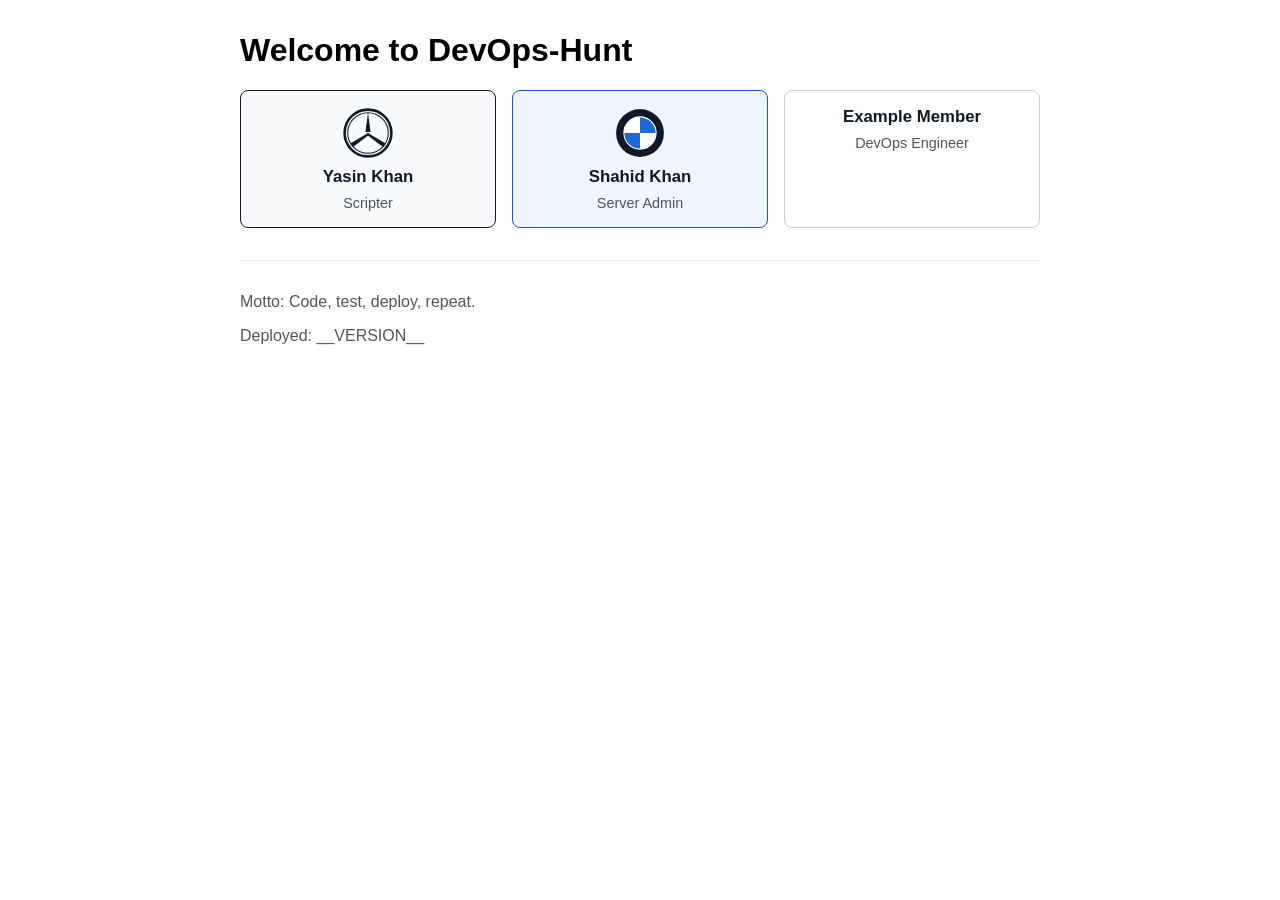
==== site/index.html @ c35f4b22 "Update footer motto (Yasin)" ====
<!DOCTYPE html>
<html lang="en">
<head>
  <meta charset="UTF-8">
  <title>DevOps-Hunt Team</title>
  <link rel="stylesheet" href="style.css">
</head>
<body>
  <h1>Welcome to DevOps-Hunt</h1>
  <div class="cards">
    <!-- Yasin Card: Mercedes Logo above Yasin Khan -->
    <div class="card card-yasin">
      <svg class="car-logo" viewBox="0 0 100 100" aria-label="Mercedes Logo">
        <circle cx="50" cy="50" r="45" fill="none" stroke="#111827" stroke-width="5"/>
        <circle cx="50" cy="50" r="39" fill="none" stroke="#111827" stroke-width="2"/>
        <polygon points="50,11 45,48 55,48" fill="#111827"/>
        <polygon points="50,50 16,70 21,77 53,53" fill="#111827"/>
        <polygon points="50,50 84,70 79,77 47,53" fill="#111827"/>
      </svg>
      <a class="member-name" href="members/yasin.html">Yasin Khan</a>
      <span class="member-role">Scripter</span>
    </div>

    <!-- Shahid Card: BMW Logo above Shahid Khan -->
    <div class="card card-shahid">
      <svg class="car-logo" viewBox="0 0 100 100" aria-label="BMW Logo">
        <circle cx="50" cy="50" r="46" fill="#111827"/>
        <circle cx="50" cy="50" r="31" fill="#ffffff"/>
        <path d="M50,19 A31,31 0 0,1 81,50 L50,50 Z" fill="#1c69d4"/>
        <path d="M50,81 A31,31 0 0,1 19,50 L50,50 Z" fill="#1c69d4"/>
        <circle cx="50" cy="50" r="31" fill="none" stroke="#ffffff" stroke-width="2"/>
      </svg>
      <a class="member-name" href="members/shahid.html">Shahid Khan</a>
      <span class="member-role">Server Admin</span>
    </div>

    <div class="card">
      <a class="member-name" href="members/example.html">Example Member</a>
      <span class="member-role">DevOps Engineer</span>
    </div>
  </div>
  <footer>
    <p>Motto: Code, test, deploy, repeat.</p>
    <p>Deployed: __VERSION__</p>
  </footer>
</body>
</html>
---- site/style.css ----
body {
  font-family: sans-serif;
  max-width: 800px;
  margin: 2rem auto;
  padding: 0 1rem;
}

.cards {
  display: grid;
  grid-template-columns: repeat(auto-fit, minmax(200px, 1fr));
  gap: 1rem;
}

.card {
  border: 1px solid #ccc;
  padding: 1rem;
  border-radius: 8px;
  text-align: center;
  display: flex;
  flex-direction: column;
  align-items: center;
  gap: 0.5rem;
}

.card-yasin {
  border-color: #111827;
  background-color: #f9fafb;
}

.card-shahid {
  border-color: #1d4ed8;
  background-color: #eff6ff;
}

.car-logo {
  width: 52px;
  height: 52px;
  display: block;
}

.member-name {
  font-weight: bold;
  font-size: 1.05rem;
  text-decoration: none;
  color: #111827;
}

.member-role {
  font-size: 0.9rem;
  color: #4b5563;
}

footer {
  margin-top: 2rem;
  border-top: 1px solid #eee;
  padding-top: 1rem;
  color: #555;
}
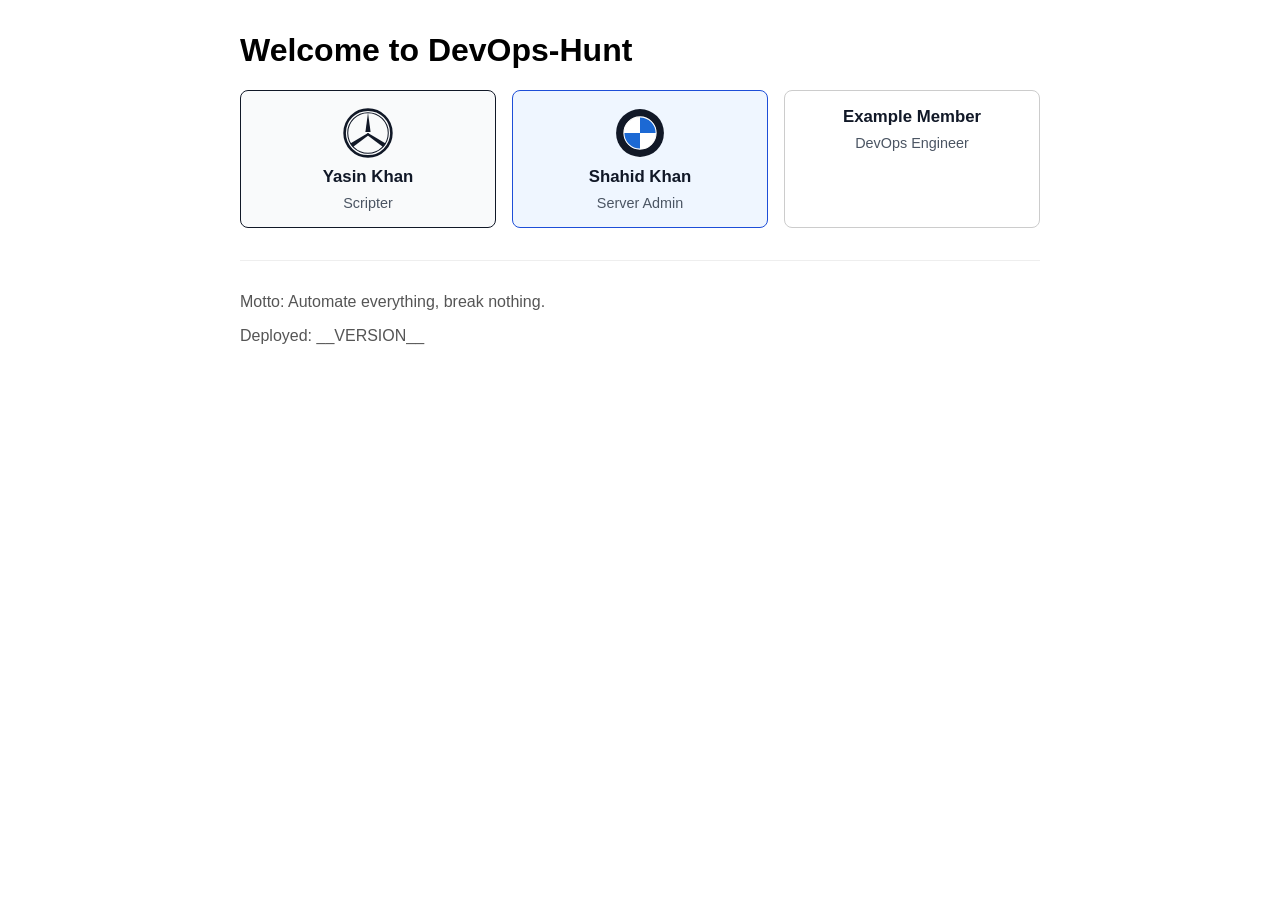
==== commit ec1e9c7b: "Merge pull request #4 from muhammadahmadd224/feat/motto-kashif Update footer motto (Kashif)" ====
--- a/site/index.html
+++ b/site/index.html
@@ -40,7 +40,7 @@
     </div>
   </div>
   <footer>
-    <p>Motto: Code, test, deploy, repeat.</p>
+    <p>Motto: Automate everything, break nothing.</p>
     <p>Deployed: __VERSION__</p>
   </footer>
 </body>
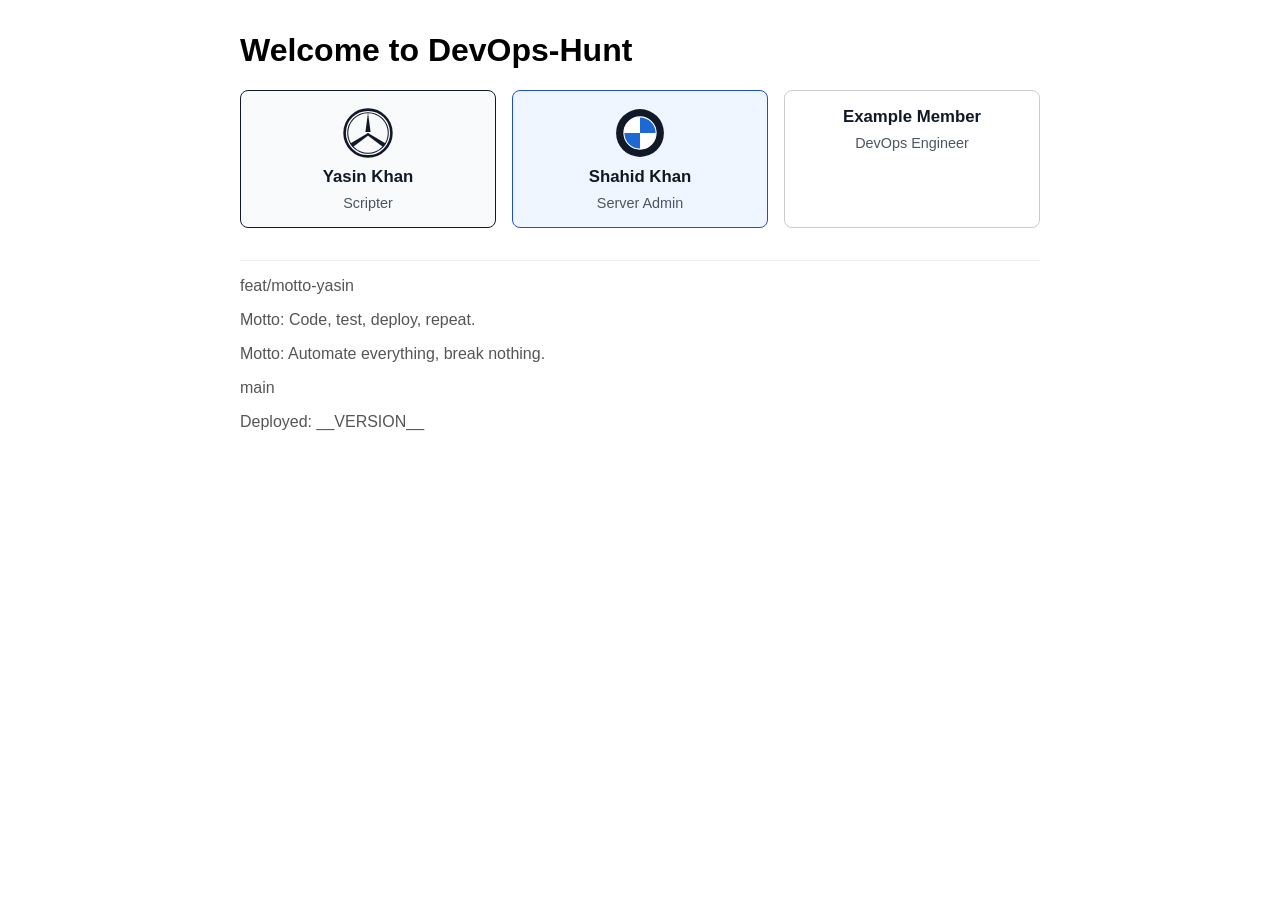
==== commit 9ad80ec9: "Merge branch 'main' into feat/motto-yasin" ====
--- a/site/index.html
+++ b/site/index.html
@@ -40,7 +40,11 @@
     </div>
   </div>
   <footer>
+      feat/motto-yasin
+    <p>Motto: Code, test, deploy, repeat.</p>
+
     <p>Motto: Automate everything, break nothing.</p>
+       main
     <p>Deployed: __VERSION__</p>
   </footer>
 </body>
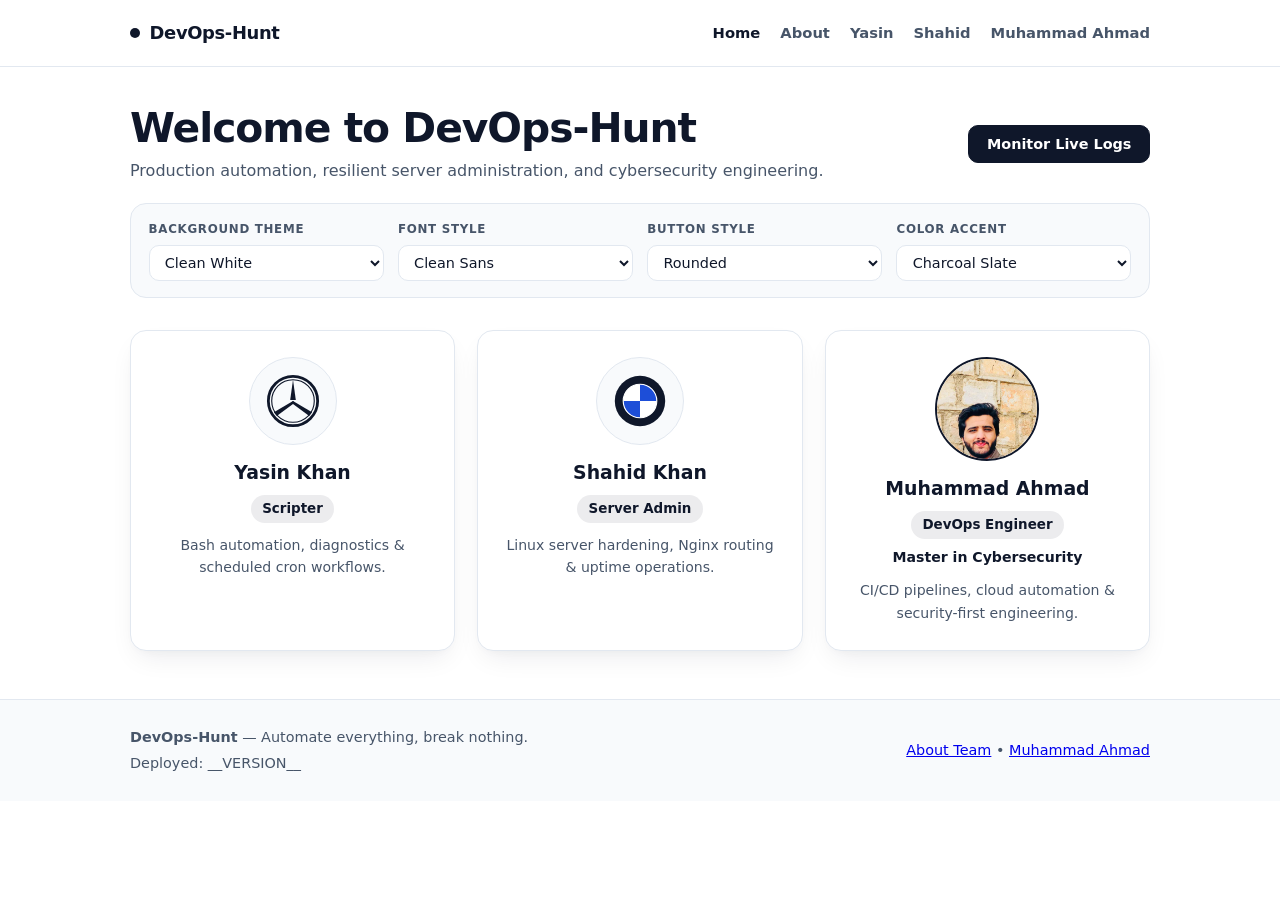
==== commit ddec7aa4: "Polished DevOps-Hunt site, About page, live logs & Muhammad Ahmad card" ====
--- a/site/index.html
+++ b/site/index.html
@@ -2,50 +2,148 @@
 <html lang="en">
 <head>
   <meta charset="UTF-8">
-  <title>DevOps-Hunt Team</title>
+  <meta name="viewport" content="width=device-width, initial-scale=1.0">
+  <title>DevOps-Hunt | Engineering &amp; Security Showcase</title>
   <link rel="stylesheet" href="style.css">
 </head>
-<body>
-  <h1>Welcome to DevOps-Hunt</h1>
-  <div class="cards">
-    <!-- Yasin Card: Mercedes Logo above Yasin Khan -->
-    <div class="card card-yasin">
-      <svg class="car-logo" viewBox="0 0 100 100" aria-label="Mercedes Logo">
-        <circle cx="50" cy="50" r="45" fill="none" stroke="#111827" stroke-width="5"/>
-        <circle cx="50" cy="50" r="39" fill="none" stroke="#111827" stroke-width="2"/>
-        <polygon points="50,11 45,48 55,48" fill="#111827"/>
-        <polygon points="50,50 16,70 21,77 53,53" fill="#111827"/>
-        <polygon points="50,50 84,70 79,77 47,53" fill="#111827"/>
-      </svg>
-      <a class="member-name" href="members/yasin.html">Yasin Khan</a>
-      <span class="member-role">Scripter</span>
+<body data-theme="clean-white" data-font="sans" data-btn="rounded" data-accent="slate">
+  <header class="site-header">
+    <div class="container nav-inner">
+      <a class="brand" href="index.html">
+        <span class="brand-mark" aria-hidden="true"></span>
+        <span>DevOps-Hunt</span>
+      </a>
+      <nav class="nav-links" aria-label="Main Navigation">
+        <a class="active" href="index.html">Home</a>
+        <a href="about.html">About</a>
+        <a href="members/yasin.html">Yasin</a>
+        <a href="members/shahid.html">Shahid</a>
+        <a href="members/ahmad.html">Muhammad Ahmad</a>
+      </nav>
     </div>
+  </header>
 
-    <!-- Shahid Card: BMW Logo above Shahid Khan -->
-    <div class="card card-shahid">
-      <svg class="car-logo" viewBox="0 0 100 100" aria-label="BMW Logo">
-        <circle cx="50" cy="50" r="46" fill="#111827"/>
-        <circle cx="50" cy="50" r="31" fill="#ffffff"/>
-        <path d="M50,19 A31,31 0 0,1 81,50 L50,50 Z" fill="#1c69d4"/>
-        <path d="M50,81 A31,31 0 0,1 19,50 L50,50 Z" fill="#1c69d4"/>
-        <circle cx="50" cy="50" r="31" fill="none" stroke="#ffffff" stroke-width="2"/>
-      </svg>
-      <a class="member-name" href="members/shahid.html">Shahid Khan</a>
-      <span class="member-role">Server Admin</span>
+  <main class="container">
+    <section class="hero">
+      <div>
+        <h1>Welcome to DevOps-Hunt</h1>
+        <p>Production automation, resilient server administration, and cybersecurity engineering.</p>
+      </div>
+      <button type="button" class="btn" id="monitorLogsBtn">Monitor Live Logs</button>
+    </section>
+
+    <section class="customizer" aria-label="Website Appearance Controls">
+      <div class="ctrl-field">
+        <label for="themeSelect">Background Theme</label>
+        <select id="themeSelect" class="ctrl-select">
+          <option value="clean-white">Clean White</option>
+          <option value="soft-slate">Soft Slate</option>
+          <option value="obsidian-pro">Obsidian Dark</option>
+        </select>
+      </div>
+
+      <div class="ctrl-field">
+        <label for="fontSelect">Font Style</label>
+        <select id="fontSelect" class="ctrl-select">
+          <option value="sans">Clean Sans</option>
+          <option value="mono">Monospace Code</option>
+          <option value="serif">Classic Serif</option>
+        </select>
+      </div>
+
+      <div class="ctrl-field">
+        <label for="btnStyleSelect">Button Style</label>
+        <select id="btnStyleSelect" class="ctrl-select">
+          <option value="rounded">Rounded</option>
+          <option value="pill">Pill</option>
+          <option value="sharp">Sharp</option>
+          <option value="outline">Outline</option>
+        </select>
+      </div>
+
+      <div class="ctrl-field">
+        <label for="accentSelect">Color Accent</label>
+        <select id="accentSelect" class="ctrl-select">
+          <option value="slate">Charcoal Slate</option>
+          <option value="blue">Royal Blue</option>
+          <option value="emerald">Emerald</option>
+          <option value="rose">Crimson</option>
+        </select>
+      </div>
+    </section>
+
+    <section class="cards" aria-label="Team Members">
+      <!-- Yasin Card -->
+      <article class="card">
+        <div class="logo-badge">
+          <svg class="car-logo" viewBox="0 0 100 100" aria-label="Mercedes Emblem">
+            <circle cx="50" cy="50" r="44" fill="none" stroke="#0f172a" stroke-width="5"/>
+            <circle cx="50" cy="50" r="38" fill="none" stroke="#0f172a" stroke-width="2"/>
+            <polygon points="50,12 45,48 55,48" fill="#0f172a"/>
+            <polygon points="50,50 16,70 21,77 53,53" fill="#0f172a"/>
+            <polygon points="50,50 84,70 79,77 47,53" fill="#0f172a"/>
+          </svg>
+        </div>
+        <a class="member-name" href="members/yasin.html">Yasin Khan</a>
+        <span class="member-role">Scripter</span>
+        <p class="member-bio">Bash automation, diagnostics &amp; scheduled cron workflows.</p>
+      </article>
+
+      <!-- Shahid Card -->
+      <article class="card">
+        <div class="logo-badge">
+          <svg class="car-logo" viewBox="0 0 100 100" aria-label="BMW Emblem">
+            <circle cx="50" cy="50" r="45" fill="#0f172a"/>
+            <circle cx="50" cy="50" r="30" fill="#ffffff"/>
+            <path d="M50,20 A30,30 0 0,1 80,50 L50,50 Z" fill="#1d4ed8"/>
+            <path d="M50,80 A30,30 0 0,1 20,50 L50,50 Z" fill="#1d4ed8"/>
+            <circle cx="50" cy="50" r="30" fill="none" stroke="#ffffff" stroke-width="2"/>
+          </svg>
+        </div>
+        <a class="member-name" href="members/shahid.html">Shahid Khan</a>
+        <span class="member-role">Server Admin</span>
+        <p class="member-bio">Linux server hardening, Nginx routing &amp; uptime operations.</p>
+      </article>
+
+      <!-- Muhammad Ahmad Card -->
+      <article class="card">
+        <div class="avatar-wrap">
+          <img class="avatar-img" src="assets/ahmad.jpg" alt="Muhammad Ahmad" data-initials="MA">
+        </div>
+        <a class="member-name" href="members/ahmad.html">Muhammad Ahmad</a>
+        <span class="member-role">DevOps Engineer</span>
+        <p class="member-sub">Master in Cybersecurity</p>
+        <p class="member-bio">CI/CD pipelines, cloud automation &amp; security-first engineering.</p>
+      </article>
+    </section>
+
+    <section class="log-section" id="logSection" hidden aria-label="Live Service and System Logs">
+      <div class="log-header">
+        <div class="log-status">
+          <span class="status-dot" id="statusDot"></span>
+          <span>Live Service &amp; System Log Stream (nginx • systemd • cron)</span>
+        </div>
+        <div class="log-controls">
+          <button type="button" class="btn btn-secondary" id="pauseLogsBtn">Pause</button>
+          <button type="button" class="btn btn-secondary" id="clearLogsBtn">Clear</button>
+        </div>
+      </div>
+      <div class="log-body" id="logBody"></div>
+    </section>
+  </main>
+
+  <footer class="site-footer">
+    <div class="container footer-inner">
+      <div>
+        <p><strong>DevOps-Hunt</strong> — Automate everything, break nothing.</p>
+        <p>Deployed: __VERSION__</p>
+      </div>
+      <div>
+        <a href="about.html">About Team</a> • <a href="members/ahmad.html">Muhammad Ahmad</a>
+      </div>
     </div>
+  </footer>
 
-    <div class="card">
-      <a class="member-name" href="members/example.html">Example Member</a>
-      <span class="member-role">DevOps Engineer</span>
-    </div>
-  </div>
-  <footer>
-      feat/motto-yasin
-    <p>Motto: Code, test, deploy, repeat.</p>
-
-    <p>Motto: Automate everything, break nothing.</p>
-       main
-    <p>Deployed: __VERSION__</p>
-  </footer>
+  <script src="studio.js"></script>
 </body>
 </html>
--- a/site/style.css
+++ b/site/style.css
@@ -1,58 +1,433 @@
+:root {
+  --bg: #ffffff;
+  --surface: #ffffff;
+  --surface-alt: #f8fafc;
+  --text: #0f172a;
+  --muted: #475569;
+  --border: #e2e8f0;
+  --accent: #0f172a;
+  --accent-contrast: #ffffff;
+  --accent-soft: rgba(15, 23, 42, 0.08);
+  --font-main: "Segoe UI", system-ui, -apple-system, Roboto, sans-serif;
+  --radius: 16px;
+  --shadow: 0 12px 28px -8px rgba(15, 23, 42, 0.09), 0 4px 12px -6px rgba(15, 23, 42, 0.05);
+}
+
+/* Themes */
+body[data-theme="clean-white"] {
+  --bg: #ffffff;
+  --surface: #ffffff;
+  --surface-alt: #f8fafc;
+  --text: #0f172a;
+  --muted: #475569;
+  --border: #e2e8f0;
+}
+
+body[data-theme="soft-slate"] {
+  --bg: #f1f5f9;
+  --surface: #ffffff;
+  --surface-alt: #e2e8f0;
+  --text: #0f172a;
+  --muted: #475569;
+  --border: #cbd5e1;
+}
+
+body[data-theme="obsidian-pro"] {
+  --bg: #090e1a;
+  --surface: #111827;
+  --surface-alt: #1e293b;
+  --text: #f8fafc;
+  --muted: #94a3b8;
+  --border: #1e293b;
+}
+
+/* Fonts */
+body[data-font="sans"] { --font-main: "Segoe UI", system-ui, -apple-system, Roboto, sans-serif; }
+body[data-font="mono"] { --font-main: "JetBrains Mono", "Fira Code", Consolas, monospace; }
+body[data-font="serif"] { --font-main: Georgia, "Times New Roman", serif; }
+
+/* Accents */
+body[data-accent="slate"] { --accent: #0f172a; --accent-contrast: #ffffff; --accent-soft: rgba(15, 23, 42, 0.08); }
+body[data-accent="blue"] { --accent: #1d4ed8; --accent-contrast: #ffffff; --accent-soft: rgba(29, 78, 216, 0.11); }
+body[data-accent="emerald"] { --accent: #047857; --accent-contrast: #ffffff; --accent-soft: rgba(4, 120, 87, 0.11); }
+body[data-accent="rose"] { --accent: #be123c; --accent-contrast: #ffffff; --accent-soft: rgba(190, 18, 60, 0.11); }
+
+/* Button Styles */
+body[data-btn="rounded"] .btn,
+body[data-btn="rounded"] .ctrl-select { border-radius: 10px; }
+body[data-btn="pill"] .btn,
+body[data-btn="pill"] .ctrl-select { border-radius: 999px; }
+body[data-btn="sharp"] .btn,
+body[data-btn="sharp"] .ctrl-select { border-radius: 2px; }
+body[data-btn="outline"] .btn {
+  background: transparent;
+  color: var(--accent);
+  border: 1.5px solid var(--accent);
+}
+
+@keyframes cardEnter {
+  from { opacity: 0; transform: translateY(14px); }
+  to { opacity: 1; transform: translateY(0); }
+}
+
+@keyframes badgeFloat {
+  0%, 100% { transform: translateY(0); }
+  50% { transform: translateY(-4px); }
+}
+
+* { box-sizing: border-box; }
+
 body {
-  font-family: sans-serif;
-  max-width: 800px;
-  margin: 2rem auto;
-  padding: 0 1rem;
-}
-
+  margin: 0;
+  font-family: var(--font-main);
+  background-color: var(--bg);
+  color: var(--text);
+  line-height: 1.6;
+  transition: background-color 0.25s ease, color 0.25s ease;
+}
+
+.container {
+  max-width: 1060px;
+  margin: 0 auto;
+  padding: 0 1.25rem;
+}
+
+/* Header & Nav */
+.site-header {
+  position: sticky;
+  top: 0;
+  z-index: 20;
+  background: var(--surface);
+  border-bottom: 1px solid var(--border);
+}
+
+.nav-inner {
+  display: flex;
+  flex-wrap: wrap;
+  align-items: center;
+  justify-content: space-between;
+  gap: 1rem;
+  min-height: 66px;
+}
+
+.brand {
+  display: inline-flex;
+  align-items: center;
+  gap: 0.6rem;
+  text-decoration: none;
+  color: var(--text);
+  font-weight: 800;
+  font-size: 1.12rem;
+  letter-spacing: -0.02em;
+}
+
+.brand-mark {
+  width: 10px;
+  height: 10px;
+  border-radius: 50%;
+  background: var(--accent);
+}
+
+.nav-links {
+  display: flex;
+  flex-wrap: wrap;
+  align-items: center;
+  gap: 1.25rem;
+  font-size: 0.92rem;
+  font-weight: 600;
+}
+
+.nav-links a {
+  text-decoration: none;
+  color: var(--muted);
+  transition: color 0.2s ease;
+}
+
+.nav-links a:hover,
+.nav-links a.active {
+  color: var(--accent);
+}
+
+/* Hero */
+.hero {
+  padding: 2.35rem 0 1.25rem;
+  display: flex;
+  flex-wrap: wrap;
+  align-items: center;
+  justify-content: space-between;
+  gap: 1rem;
+  animation: cardEnter 0.45s ease both;
+}
+
+.hero h1 {
+  margin: 0;
+  font-size: clamp(1.85rem, 3.6vw, 2.55rem);
+  letter-spacing: -0.025em;
+  line-height: 1.15;
+}
+
+.hero p {
+  margin: 0.4rem 0 0;
+  color: var(--muted);
+}
+
+/* Customizer Bar */
+.customizer {
+  display: grid;
+  grid-template-columns: repeat(auto-fit, minmax(175px, 1fr));
+  gap: 0.9rem;
+  background: var(--surface-alt);
+  border: 1px solid var(--border);
+  border-radius: var(--radius);
+  padding: 1rem 1.1rem;
+  margin-bottom: 2rem;
+  animation: cardEnter 0.55s ease both;
+}
+
+.ctrl-field {
+  display: flex;
+  flex-direction: column;
+  gap: 0.35rem;
+}
+
+.ctrl-field label {
+  font-size: 0.74rem;
+  font-weight: 700;
+  text-transform: uppercase;
+  letter-spacing: 0.06em;
+  color: var(--muted);
+}
+
+.ctrl-select {
+  width: 100%;
+  padding: 0.5rem 0.7rem;
+  font-family: inherit;
+  font-size: 0.9rem;
+  color: var(--text);
+  background: var(--surface);
+  border: 1px solid var(--border);
+  border-radius: 10px;
+}
+
+/* Buttons */
+.btn {
+  display: inline-flex;
+  align-items: center;
+  justify-content: center;
+  gap: 0.45rem;
+  padding: 0.62rem 1.1rem;
+  font-family: inherit;
+  font-size: 0.9rem;
+  font-weight: 700;
+  text-decoration: none;
+  color: var(--accent-contrast);
+  background: var(--accent);
+  border: 1.5px solid var(--accent);
+  border-radius: 10px;
+  cursor: pointer;
+  transition: transform 0.18s ease, opacity 0.2s ease;
+}
+
+.btn:hover {
+  transform: translateY(-2px);
+  opacity: 0.94;
+}
+
+.btn-secondary {
+  background: var(--surface);
+  color: var(--text);
+  border: 1px solid var(--border);
+}
+
+/* Cards */
 .cards {
   display: grid;
-  grid-template-columns: repeat(auto-fit, minmax(200px, 1fr));
+  grid-template-columns: repeat(auto-fit, minmax(265px, 1fr));
+  gap: 1.4rem;
+}
+
+.card {
+  background: var(--surface);
+  border: 1px solid var(--border);
+  border-radius: var(--radius);
+  padding: 1.6rem 1.3rem;
+  box-shadow: var(--shadow);
+  display: flex;
+  flex-direction: column;
+  align-items: center;
+  text-align: center;
+  gap: 0.45rem;
+  animation: cardEnter 0.6s ease both;
+  transition: transform 0.25s ease, border-color 0.25s ease, box-shadow 0.25s ease;
+}
+
+.card:hover {
+  transform: translateY(-6px);
+  border-color: var(--accent);
+}
+
+.logo-badge {
+  width: 88px;
+  height: 88px;
+  border-radius: 50%;
+  background: var(--surface-alt);
+  border: 1px solid var(--border);
+  display: grid;
+  place-items: center;
+  margin-bottom: 0.35rem;
+  animation: badgeFloat 3.6s ease-in-out infinite;
+}
+
+.car-logo {
+  width: 56px;
+  height: 56px;
+  display: block;
+}
+
+.avatar-wrap {
+  width: 104px;
+  height: 104px;
+  border-radius: 50%;
+  overflow: hidden;
+  border: 2.5px solid var(--accent);
+  background: var(--surface-alt);
+  display: grid;
+  place-items: center;
+  margin-bottom: 0.35rem;
+  animation: badgeFloat 3.6s ease-in-out infinite;
+}
+
+.avatar-img {
+  width: 100%;
+  height: 100%;
+  object-fit: cover;
+  object-position: center top;
+  display: block;
+}
+
+.avatar-fallback {
+  font-weight: 800;
+  font-size: 1.35rem;
+  color: var(--accent);
+}
+
+.member-name {
+  font-size: 1.18rem;
+  font-weight: 800;
+  color: var(--text);
+  text-decoration: none;
+}
+
+.member-name:hover {
+  color: var(--accent);
+  text-decoration: underline;
+}
+
+.member-role {
+  font-size: 0.84rem;
+  font-weight: 700;
+  color: var(--accent);
+  background: var(--accent-soft);
+  padding: 0.22rem 0.72rem;
+  border-radius: 999px;
+}
+
+.member-sub {
+  margin: 0;
+  font-size: 0.88rem;
+  font-weight: 600;
+  color: var(--text);
+}
+
+.member-bio {
+  margin: 0.2rem 0 0;
+  font-size: 0.88rem;
+  color: var(--muted);
+}
+
+/* Live Log Stream */
+.log-section {
+  margin-top: 2.3rem;
+  background: #090e1a;
+  color: #e2e8f0;
+  border: 1px solid #1e293b;
+  border-radius: var(--radius);
+  overflow: hidden;
+  box-shadow: var(--shadow);
+}
+
+.log-header {
+  display: flex;
+  flex-wrap: wrap;
+  align-items: center;
+  justify-content: space-between;
+  gap: 0.75rem;
+  padding: 0.85rem 1.15rem;
+  background: #111827;
+  border-bottom: 1px solid #1e293b;
+}
+
+.log-status {
+  display: inline-flex;
+  align-items: center;
+  gap: 0.55rem;
+  font-family: "JetBrains Mono", Consolas, monospace;
+  font-size: 0.85rem;
+  font-weight: 700;
+}
+
+.status-dot {
+  width: 9px;
+  height: 9px;
+  border-radius: 50%;
+  background: #22c55e;
+}
+
+.status-dot.paused { background: #f59e0b; }
+
+.log-controls { display: flex; gap: 0.5rem; }
+
+.log-body {
+  font-family: "JetBrains Mono", Consolas, monospace;
+  font-size: 0.8rem;
+  padding: 1rem 1.15rem;
+  max-height: 240px;
+  overflow-y: auto;
+}
+
+.log-line { margin-bottom: 0.35rem; }
+.ts { color: #64748b; }
+.svc-nginx { color: #38bdf8; font-weight: 700; }
+.svc-systemd { color: #c084fc; font-weight: 700; }
+.svc-cron { color: #34d399; font-weight: 700; }
+.ok { color: #4ade80; }
+
+/* Panels */
+.panel {
+  margin: 2rem 0;
+  background: var(--surface);
+  border: 1px solid var(--border);
+  border-radius: var(--radius);
+  padding: 1.75rem;
+  box-shadow: var(--shadow);
+}
+
+/* Footer */
+.site-footer {
+  margin-top: 3rem;
+  border-top: 1px solid var(--border);
+  background: var(--surface-alt);
+  padding: 1.5rem 0;
+  color: var(--muted);
+  font-size: 0.9rem;
+}
+
+.footer-inner {
+  display: flex;
+  flex-wrap: wrap;
+  align-items: center;
+  justify-content: space-between;
   gap: 1rem;
 }
 
-.card {
-  border: 1px solid #ccc;
-  padding: 1rem;
-  border-radius: 8px;
-  text-align: center;
-  display: flex;
-  flex-direction: column;
-  align-items: center;
-  gap: 0.5rem;
-}
-
-.card-yasin {
-  border-color: #111827;
-  background-color: #f9fafb;
-}
-
-.card-shahid {
-  border-color: #1d4ed8;
-  background-color: #eff6ff;
-}
-
-.car-logo {
-  width: 52px;
-  height: 52px;
-  display: block;
-}
-
-.member-name {
-  font-weight: bold;
-  font-size: 1.05rem;
-  text-decoration: none;
-  color: #111827;
-}
-
-.member-role {
-  font-size: 0.9rem;
-  color: #4b5563;
-}
-
-footer {
-  margin-top: 2rem;
-  border-top: 1px solid #eee;
-  padding-top: 1rem;
-  color: #555;
-}
+.footer-inner p { margin: 0.15rem 0; }
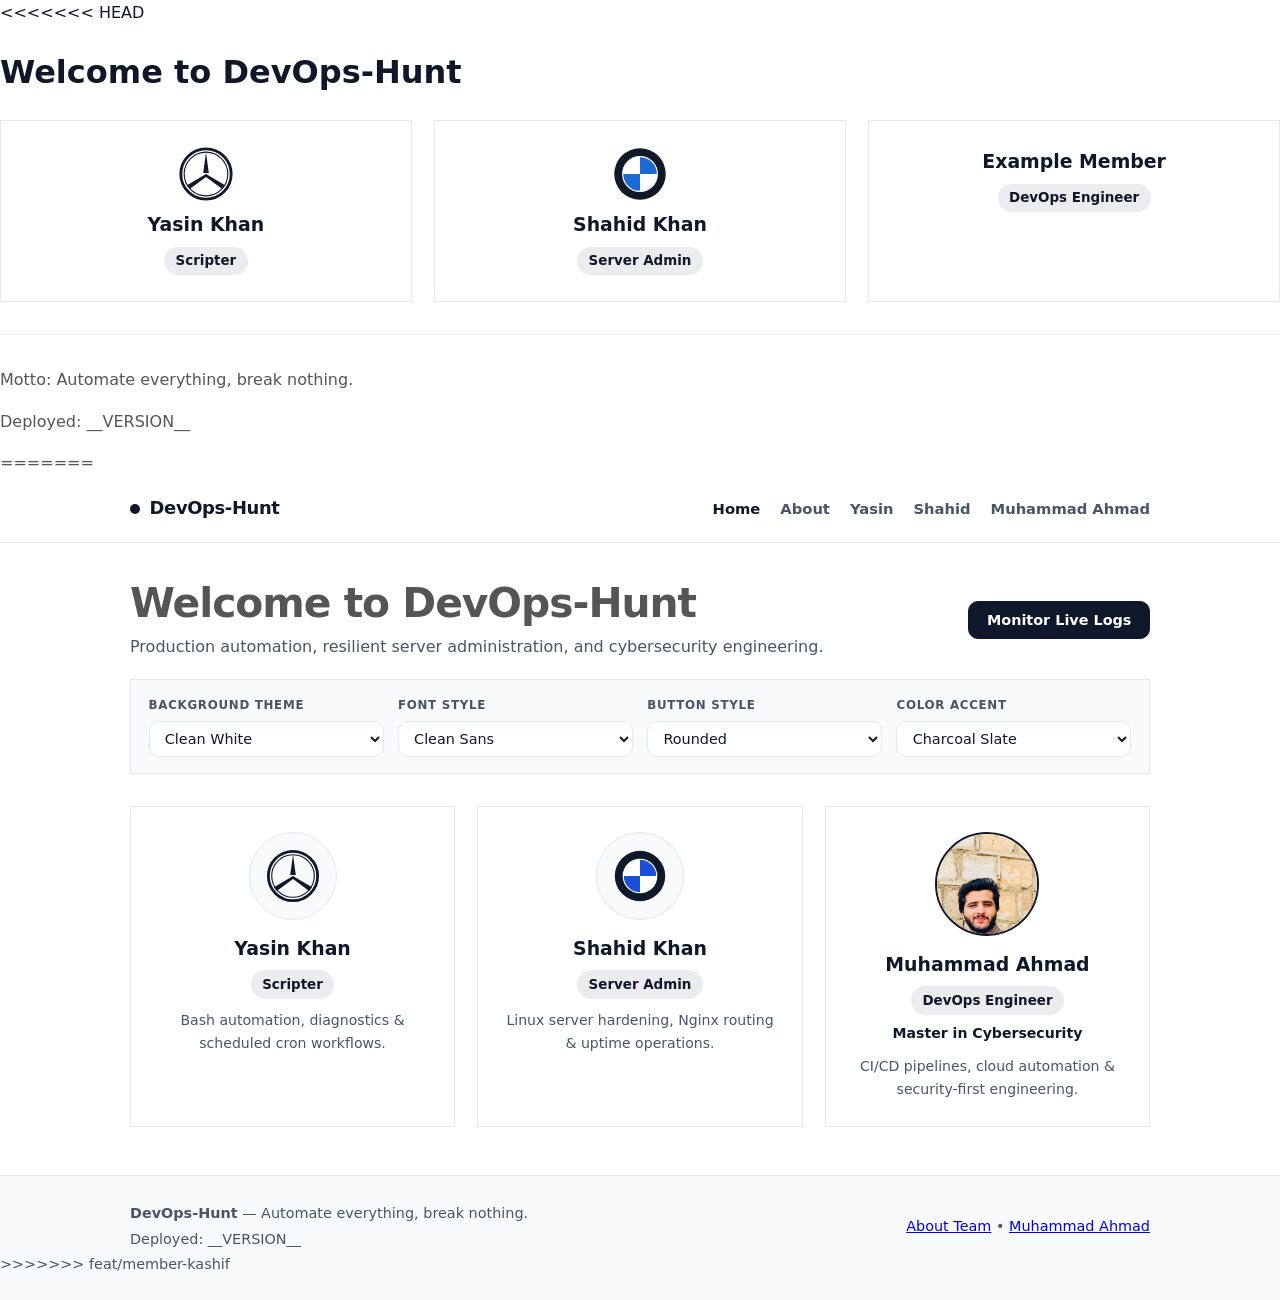
==== commit d1ce6cab: "Polished DevOps-Hunt site, About page, live logs & Muhammad Ahmad card" ====
--- a/site/index.html
+++ b/site/index.html
@@ -6,6 +6,45 @@
   <title>DevOps-Hunt | Engineering &amp; Security Showcase</title>
   <link rel="stylesheet" href="style.css">
 </head>
+<<<<<<< HEAD
+<body>
+  <h1>Welcome to DevOps-Hunt</h1>
+  <div class="cards">
+    <!-- Yasin Card: Mercedes Logo above Yasin Khan -->
+    <div class="card card-yasin">
+      <svg class="car-logo" viewBox="0 0 100 100" aria-label="Mercedes Logo">
+        <circle cx="50" cy="50" r="45" fill="none" stroke="#111827" stroke-width="5"/>
+        <circle cx="50" cy="50" r="39" fill="none" stroke="#111827" stroke-width="2"/>
+        <polygon points="50,11 45,48 55,48" fill="#111827"/>
+        <polygon points="50,50 16,70 21,77 53,53" fill="#111827"/>
+        <polygon points="50,50 84,70 79,77 47,53" fill="#111827"/>
+      </svg>
+      <a class="member-name" href="members/yasin.html">Yasin Khan</a>
+      <span class="member-role">Scripter</span>
+    </div>
+
+    <!-- Shahid Card: BMW Logo above Shahid Khan -->
+    <div class="card card-shahid">
+      <svg class="car-logo" viewBox="0 0 100 100" aria-label="BMW Logo">
+        <circle cx="50" cy="50" r="46" fill="#111827"/>
+        <circle cx="50" cy="50" r="31" fill="#ffffff"/>
+        <path d="M50,19 A31,31 0 0,1 81,50 L50,50 Z" fill="#1c69d4"/>
+        <path d="M50,81 A31,31 0 0,1 19,50 L50,50 Z" fill="#1c69d4"/>
+        <circle cx="50" cy="50" r="31" fill="none" stroke="#ffffff" stroke-width="2"/>
+      </svg>
+      <a class="member-name" href="members/shahid.html">Shahid Khan</a>
+      <span class="member-role">Server Admin</span>
+    </div>
+
+    <div class="card">
+      <a class="member-name" href="members/example.html">Example Member</a>
+      <span class="member-role">DevOps Engineer</span>
+    </div>
+  </div>
+  <footer>
+    <p>Motto: Automate everything, break nothing.</p>
+    <p>Deployed: __VERSION__</p>
+=======
 <body data-theme="clean-white" data-font="sans" data-btn="rounded" data-accent="slate">
   <header class="site-header">
     <div class="container nav-inner">
@@ -142,6 +181,7 @@
         <a href="about.html">About Team</a> • <a href="members/ahmad.html">Muhammad Ahmad</a>
       </div>
     </div>
+>>>>>>> feat/member-kashif
   </footer>
 
   <script src="studio.js"></script>
--- a/site/style.css
+++ b/site/style.css
@@ -1,3 +1,63 @@
+<<<<<<< HEAD
+body {
+  font-family: sans-serif;
+  max-width: 800px;
+  margin: 2rem auto;
+  padding: 0 1rem;
+}
+
+.cards {
+  display: grid;
+  grid-template-columns: repeat(auto-fit, minmax(200px, 1fr));
+  gap: 1rem;
+}
+
+.card {
+  border: 1px solid #ccc;
+  padding: 1rem;
+  border-radius: 8px;
+  text-align: center;
+  display: flex;
+  flex-direction: column;
+  align-items: center;
+  gap: 0.5rem;
+}
+
+.card-yasin {
+  border-color: #111827;
+  background-color: #f9fafb;
+}
+
+.card-shahid {
+  border-color: #1d4ed8;
+  background-color: #eff6ff;
+}
+
+.car-logo {
+  width: 52px;
+  height: 52px;
+  display: block;
+}
+
+.member-name {
+  font-weight: bold;
+  font-size: 1.05rem;
+  text-decoration: none;
+  color: #111827;
+}
+
+.member-role {
+  font-size: 0.9rem;
+  color: #4b5563;
+}
+
+footer {
+  margin-top: 2rem;
+  border-top: 1px solid #eee;
+  padding-top: 1rem;
+  color: #555;
+}
+=======
 :root {
   --bg: #ffffff;
   --surface: #ffffff;
@@ -431,3 +491,4 @@
 }
 
 .footer-inner p { margin: 0.15rem 0; }
+>>>>>>> feat/member-kashif
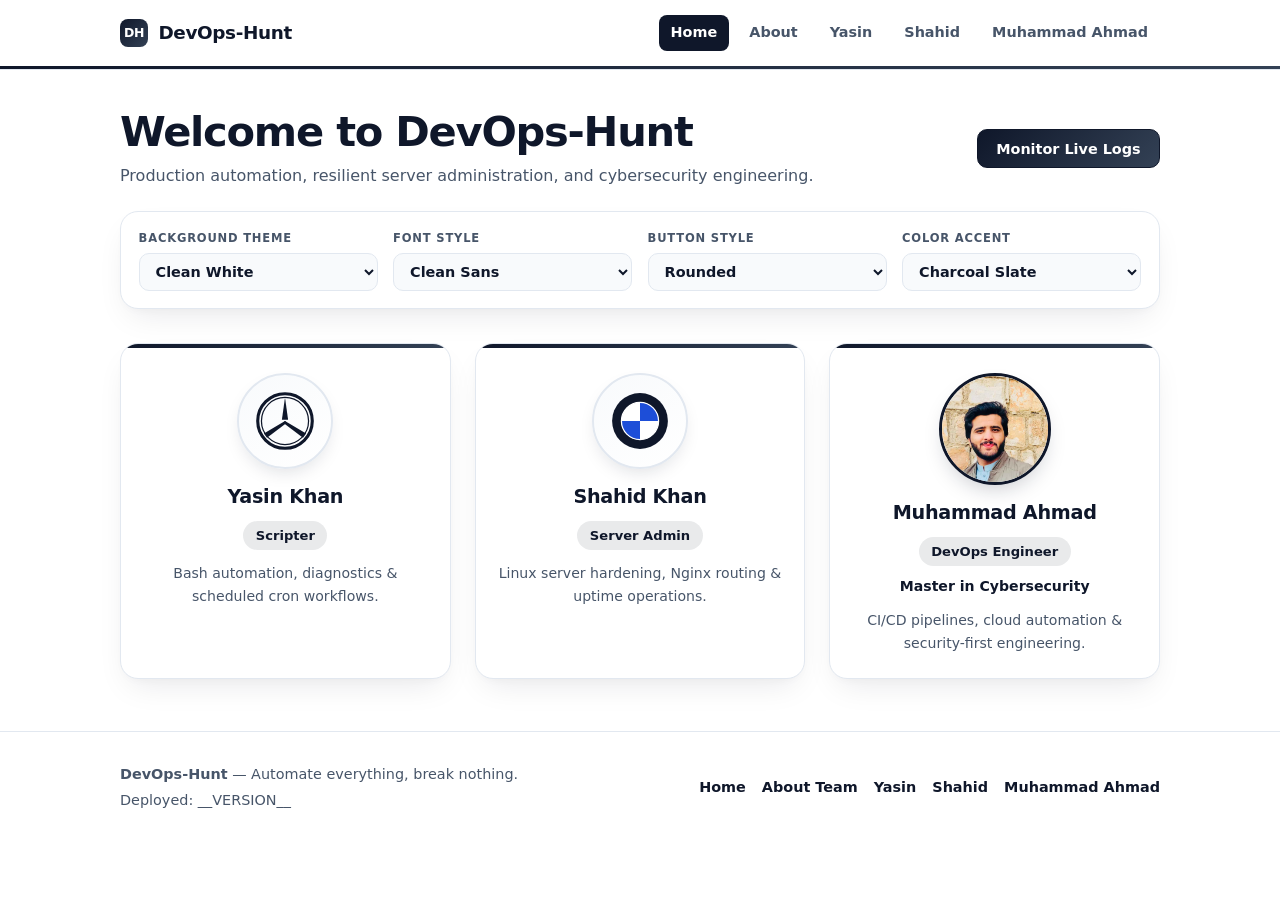
==== commit eec1b855: "Resolve merge conflict and polish DevOps-Hunt UI, cards, header & footer" ====
--- a/site/index.html
+++ b/site/index.html
@@ -6,50 +6,11 @@
   <title>DevOps-Hunt | Engineering &amp; Security Showcase</title>
   <link rel="stylesheet" href="style.css">
 </head>
-<<<<<<< HEAD
-<body>
-  <h1>Welcome to DevOps-Hunt</h1>
-  <div class="cards">
-    <!-- Yasin Card: Mercedes Logo above Yasin Khan -->
-    <div class="card card-yasin">
-      <svg class="car-logo" viewBox="0 0 100 100" aria-label="Mercedes Logo">
-        <circle cx="50" cy="50" r="45" fill="none" stroke="#111827" stroke-width="5"/>
-        <circle cx="50" cy="50" r="39" fill="none" stroke="#111827" stroke-width="2"/>
-        <polygon points="50,11 45,48 55,48" fill="#111827"/>
-        <polygon points="50,50 16,70 21,77 53,53" fill="#111827"/>
-        <polygon points="50,50 84,70 79,77 47,53" fill="#111827"/>
-      </svg>
-      <a class="member-name" href="members/yasin.html">Yasin Khan</a>
-      <span class="member-role">Scripter</span>
-    </div>
-
-    <!-- Shahid Card: BMW Logo above Shahid Khan -->
-    <div class="card card-shahid">
-      <svg class="car-logo" viewBox="0 0 100 100" aria-label="BMW Logo">
-        <circle cx="50" cy="50" r="46" fill="#111827"/>
-        <circle cx="50" cy="50" r="31" fill="#ffffff"/>
-        <path d="M50,19 A31,31 0 0,1 81,50 L50,50 Z" fill="#1c69d4"/>
-        <path d="M50,81 A31,31 0 0,1 19,50 L50,50 Z" fill="#1c69d4"/>
-        <circle cx="50" cy="50" r="31" fill="none" stroke="#ffffff" stroke-width="2"/>
-      </svg>
-      <a class="member-name" href="members/shahid.html">Shahid Khan</a>
-      <span class="member-role">Server Admin</span>
-    </div>
-
-    <div class="card">
-      <a class="member-name" href="members/example.html">Example Member</a>
-      <span class="member-role">DevOps Engineer</span>
-    </div>
-  </div>
-  <footer>
-    <p>Motto: Automate everything, break nothing.</p>
-    <p>Deployed: __VERSION__</p>
-=======
 <body data-theme="clean-white" data-font="sans" data-btn="rounded" data-accent="slate">
   <header class="site-header">
     <div class="container nav-inner">
       <a class="brand" href="index.html">
-        <span class="brand-mark" aria-hidden="true"></span>
+        <span class="brand-badge" aria-hidden="true">DH</span>
         <span>DevOps-Hunt</span>
       </a>
       <nav class="nav-links" aria-label="Main Navigation">
@@ -177,11 +138,14 @@
         <p><strong>DevOps-Hunt</strong> — Automate everything, break nothing.</p>
         <p>Deployed: __VERSION__</p>
       </div>
-      <div>
-        <a href="about.html">About Team</a> • <a href="members/ahmad.html">Muhammad Ahmad</a>
+      <div class="footer-links">
+        <a href="index.html">Home</a>
+        <a href="about.html">About Team</a>
+        <a href="members/yasin.html">Yasin</a>
+        <a href="members/shahid.html">Shahid</a>
+        <a href="members/ahmad.html">Muhammad Ahmad</a>
       </div>
     </div>
->>>>>>> feat/member-kashif
   </footer>
 
   <script src="studio.js"></script>
--- a/site/style.css
+++ b/site/style.css
@@ -1,63 +1,3 @@
-<<<<<<< HEAD
-body {
-  font-family: sans-serif;
-  max-width: 800px;
-  margin: 2rem auto;
-  padding: 0 1rem;
-}
-
-.cards {
-  display: grid;
-  grid-template-columns: repeat(auto-fit, minmax(200px, 1fr));
-  gap: 1rem;
-}
-
-.card {
-  border: 1px solid #ccc;
-  padding: 1rem;
-  border-radius: 8px;
-  text-align: center;
-  display: flex;
-  flex-direction: column;
-  align-items: center;
-  gap: 0.5rem;
-}
-
-.card-yasin {
-  border-color: #111827;
-  background-color: #f9fafb;
-}
-
-.card-shahid {
-  border-color: #1d4ed8;
-  background-color: #eff6ff;
-}
-
-.car-logo {
-  width: 52px;
-  height: 52px;
-  display: block;
-}
-
-.member-name {
-  font-weight: bold;
-  font-size: 1.05rem;
-  text-decoration: none;
-  color: #111827;
-}
-
-.member-role {
-  font-size: 0.9rem;
-  color: #4b5563;
-}
-
-footer {
-  margin-top: 2rem;
-  border-top: 1px solid #eee;
-  padding-top: 1rem;
-  color: #555;
-}
-=======
 :root {
   --bg: #ffffff;
   --surface: #ffffff;
@@ -66,14 +6,16 @@
   --muted: #475569;
   --border: #e2e8f0;
   --accent: #0f172a;
+  --accent-2: #334155;
   --accent-contrast: #ffffff;
   --accent-soft: rgba(15, 23, 42, 0.08);
+  --header-bg: rgba(255, 255, 255, 0.92);
   --font-main: "Segoe UI", system-ui, -apple-system, Roboto, sans-serif;
-  --radius: 16px;
-  --shadow: 0 12px 28px -8px rgba(15, 23, 42, 0.09), 0 4px 12px -6px rgba(15, 23, 42, 0.05);
-}
-
-/* Themes */
+  --radius: 18px;
+  --shadow: 0 14px 32px -10px rgba(15, 23, 42, 0.1), 0 4px 12px -6px rgba(15, 23, 42, 0.05);
+}
+
+/* Background Themes */
 body[data-theme="clean-white"] {
   --bg: #ffffff;
   --surface: #ffffff;
@@ -81,36 +23,63 @@
   --text: #0f172a;
   --muted: #475569;
   --border: #e2e8f0;
+  --header-bg: rgba(255, 255, 255, 0.94);
 }
 
 body[data-theme="soft-slate"] {
-  --bg: #f1f5f9;
+  --bg: #e2e8f0;
   --surface: #ffffff;
-  --surface-alt: #e2e8f0;
+  --surface-alt: #f1f5f9;
   --text: #0f172a;
-  --muted: #475569;
+  --muted: #334155;
   --border: #cbd5e1;
+  --header-bg: rgba(248, 250, 252, 0.95);
 }
 
 body[data-theme="obsidian-pro"] {
-  --bg: #090e1a;
-  --surface: #111827;
+  --bg: #070b14;
+  --surface: #0f172a;
   --surface-alt: #1e293b;
   --text: #f8fafc;
   --muted: #94a3b8;
   --border: #1e293b;
-}
-
-/* Fonts */
+  --header-bg: rgba(15, 23, 42, 0.94);
+  --shadow: 0 18px 36px -12px rgba(0, 0, 0, 0.65);
+}
+
+/* Font Styles */
 body[data-font="sans"] { --font-main: "Segoe UI", system-ui, -apple-system, Roboto, sans-serif; }
 body[data-font="mono"] { --font-main: "JetBrains Mono", "Fira Code", Consolas, monospace; }
 body[data-font="serif"] { --font-main: Georgia, "Times New Roman", serif; }
 
-/* Accents */
-body[data-accent="slate"] { --accent: #0f172a; --accent-contrast: #ffffff; --accent-soft: rgba(15, 23, 42, 0.08); }
-body[data-accent="blue"] { --accent: #1d4ed8; --accent-contrast: #ffffff; --accent-soft: rgba(29, 78, 216, 0.11); }
-body[data-accent="emerald"] { --accent: #047857; --accent-contrast: #ffffff; --accent-soft: rgba(4, 120, 87, 0.11); }
-body[data-accent="rose"] { --accent: #be123c; --accent-contrast: #ffffff; --accent-soft: rgba(190, 18, 60, 0.11); }
+/* Color Accents */
+body[data-accent="slate"] {
+  --accent: #0f172a;
+  --accent-2: #334155;
+  --accent-contrast: #ffffff;
+  --accent-soft: rgba(15, 23, 42, 0.09);
+}
+
+body[data-accent="blue"] {
+  --accent: #2563eb;
+  --accent-2: #1d4ed8;
+  --accent-contrast: #ffffff;
+  --accent-soft: rgba(37, 99, 235, 0.12);
+}
+
+body[data-accent="emerald"] {
+  --accent: #059669;
+  --accent-2: #047857;
+  --accent-contrast: #ffffff;
+  --accent-soft: rgba(5, 150, 105, 0.12);
+}
+
+body[data-accent="rose"] {
+  --accent: #e11d48;
+  --accent-2: #be123c;
+  --accent-contrast: #ffffff;
+  --accent-soft: rgba(225, 29, 72, 0.12);
+}
 
 /* Button Styles */
 body[data-btn="rounded"] .btn,
@@ -130,9 +99,9 @@
   to { opacity: 1; transform: translateY(0); }
 }
 
-@keyframes badgeFloat {
+@keyframes gentlePulse {
   0%, 100% { transform: translateY(0); }
-  50% { transform: translateY(-4px); }
+  50% { transform: translateY(-3px); }
 }
 
 * { box-sizing: border-box; }
@@ -147,18 +116,26 @@
 }
 
 .container {
-  max-width: 1060px;
+  max-width: 1080px;
   margin: 0 auto;
   padding: 0 1.25rem;
 }
 
-/* Header & Nav */
+/* Header & Navigation */
 .site-header {
   position: sticky;
   top: 0;
-  z-index: 20;
-  background: var(--surface);
+  z-index: 30;
+  background: var(--header-bg);
   border-bottom: 1px solid var(--border);
+  backdrop-filter: blur(10px);
+}
+
+.site-header::after {
+  content: "";
+  display: block;
+  height: 3px;
+  background: linear-gradient(90deg, var(--accent), var(--accent-2));
 }
 
 .nav-inner {
@@ -173,100 +150,117 @@
 .brand {
   display: inline-flex;
   align-items: center;
-  gap: 0.6rem;
+  gap: 0.65rem;
   text-decoration: none;
   color: var(--text);
   font-weight: 800;
-  font-size: 1.12rem;
+  font-size: 1.15rem;
   letter-spacing: -0.02em;
 }
 
-.brand-mark {
-  width: 10px;
-  height: 10px;
-  border-radius: 50%;
-  background: var(--accent);
+.brand-badge {
+  width: 28px;
+  height: 28px;
+  border-radius: 8px;
+  background: linear-gradient(135deg, var(--accent), var(--accent-2));
+  color: var(--accent-contrast);
+  display: grid;
+  place-items: center;
+  font-size: 0.78rem;
+  font-weight: 800;
 }
 
 .nav-links {
   display: flex;
   flex-wrap: wrap;
   align-items: center;
-  gap: 1.25rem;
-  font-size: 0.92rem;
-  font-weight: 600;
+  gap: 0.5rem;
 }
 
 .nav-links a {
   text-decoration: none;
   color: var(--muted);
-  transition: color 0.2s ease;
-}
-
-.nav-links a:hover,
+  font-size: 0.9rem;
+  font-weight: 600;
+  padding: 0.4rem 0.75rem;
+  border-radius: 8px;
+  transition: background-color 0.2s ease, color 0.2s ease;
+}
+
+.nav-links a:hover {
+  color: var(--text);
+  background: var(--accent-soft);
+}
+
 .nav-links a.active {
-  color: var(--accent);
-}
-
-/* Hero */
+  color: var(--accent-contrast);
+  background: var(--accent);
+}
+
+/* Hero Section */
 .hero {
-  padding: 2.35rem 0 1.25rem;
+  padding: 2.4rem 0 1.35rem;
   display: flex;
   flex-wrap: wrap;
   align-items: center;
   justify-content: space-between;
-  gap: 1rem;
+  gap: 1.25rem;
   animation: cardEnter 0.45s ease both;
 }
 
 .hero h1 {
   margin: 0;
-  font-size: clamp(1.85rem, 3.6vw, 2.55rem);
-  letter-spacing: -0.025em;
+  font-size: clamp(1.9rem, 3.6vw, 2.6rem);
+  font-weight: 800;
+  letter-spacing: -0.03em;
   line-height: 1.15;
 }
 
 .hero p {
-  margin: 0.4rem 0 0;
+  margin: 0.45rem 0 0;
   color: var(--muted);
-}
-
-/* Customizer Bar */
+  font-size: 1rem;
+}
+
+/* Style Customizer */
 .customizer {
   display: grid;
-  grid-template-columns: repeat(auto-fit, minmax(175px, 1fr));
-  gap: 0.9rem;
+  grid-template-columns: repeat(auto-fit, minmax(180px, 1fr));
+  gap: 0.95rem;
+  background: var(--surface);
+  border: 1px solid var(--border);
+  border-radius: var(--radius);
+  padding: 1.1rem;
+  margin-bottom: 2.1rem;
+  box-shadow: var(--shadow);
+  animation: cardEnter 0.55s ease both;
+}
+
+.ctrl-field {
+  display: flex;
+  flex-direction: column;
+  gap: 0.35rem;
+}
+
+.ctrl-field label {
+  font-size: 0.72rem;
+  font-weight: 700;
+  text-transform: uppercase;
+  letter-spacing: 0.07em;
+  color: var(--muted);
+}
+
+.ctrl-select {
+  width: 100%;
+  padding: 0.55rem 0.75rem;
+  font-family: inherit;
+  font-size: 0.9rem;
+  font-weight: 600;
+  color: var(--text);
   background: var(--surface-alt);
   border: 1px solid var(--border);
-  border-radius: var(--radius);
-  padding: 1rem 1.1rem;
-  margin-bottom: 2rem;
-  animation: cardEnter 0.55s ease both;
-}
-
-.ctrl-field {
-  display: flex;
-  flex-direction: column;
-  gap: 0.35rem;
-}
-
-.ctrl-field label {
-  font-size: 0.74rem;
-  font-weight: 700;
-  text-transform: uppercase;
-  letter-spacing: 0.06em;
-  color: var(--muted);
-}
-
-.ctrl-select {
-  width: 100%;
-  padding: 0.5rem 0.7rem;
-  font-family: inherit;
-  font-size: 0.9rem;
-  color: var(--text);
-  background: var(--surface);
-  border: 1px solid var(--border);
   border-radius: 10px;
+  cursor: pointer;
 }
 
 /* Buttons */
@@ -274,51 +268,63 @@
   display: inline-flex;
   align-items: center;
   justify-content: center;
-  gap: 0.45rem;
-  padding: 0.62rem 1.1rem;
+  gap: 0.5rem;
+  padding: 0.65rem 1.15rem;
   font-family: inherit;
   font-size: 0.9rem;
   font-weight: 700;
   text-decoration: none;
   color: var(--accent-contrast);
-  background: var(--accent);
+  background: linear-gradient(135deg, var(--accent), var(--accent-2));
   border: 1.5px solid var(--accent);
   border-radius: 10px;
   cursor: pointer;
-  transition: transform 0.18s ease, opacity 0.2s ease;
+  transition: transform 0.18s ease, box-shadow 0.2s ease, opacity 0.2s ease;
 }
 
 .btn:hover {
   transform: translateY(-2px);
-  opacity: 0.94;
+  box-shadow: 0 8px 18px -6px var(--accent-soft);
 }
 
 .btn-secondary {
-  background: var(--surface);
+  background: var(--surface-alt);
   color: var(--text);
   border: 1px solid var(--border);
 }
 
-/* Cards */
+/* Cards Grid */
 .cards {
   display: grid;
-  grid-template-columns: repeat(auto-fit, minmax(265px, 1fr));
-  gap: 1.4rem;
+  grid-template-columns: repeat(auto-fit, minmax(275px, 1fr));
+  gap: 1.5rem;
 }
 
 .card {
+  position: relative;
+  overflow: hidden;
   background: var(--surface);
   border: 1px solid var(--border);
   border-radius: var(--radius);
-  padding: 1.6rem 1.3rem;
+  padding: 1.8rem 1.35rem 1.5rem;
   box-shadow: var(--shadow);
   display: flex;
   flex-direction: column;
   align-items: center;
   text-align: center;
-  gap: 0.45rem;
+  gap: 0.5rem;
   animation: cardEnter 0.6s ease both;
   transition: transform 0.25s ease, border-color 0.25s ease, box-shadow 0.25s ease;
+}
+
+.card::before {
+  content: "";
+  position: absolute;
+  top: 0;
+  left: 0;
+  right: 0;
+  height: 4px;
+  background: linear-gradient(90deg, var(--accent), var(--accent-2));
 }
 
 .card:hover {
@@ -327,55 +333,59 @@
 }
 
 .logo-badge {
-  width: 88px;
-  height: 88px;
+  width: 96px;
+  height: 96px;
   border-radius: 50%;
-  background: var(--surface-alt);
-  border: 1px solid var(--border);
+  background: linear-gradient(145deg, var(--surface-alt), var(--surface));
+  border: 2px solid var(--border);
+  box-shadow: 0 8px 20px -8px rgba(15, 23, 42, 0.18);
   display: grid;
   place-items: center;
   margin-bottom: 0.35rem;
-  animation: badgeFloat 3.6s ease-in-out infinite;
+  animation: gentlePulse 3.8s ease-in-out infinite;
 }
 
 .car-logo {
-  width: 56px;
-  height: 56px;
+  width: 62px;
+  height: 62px;
   display: block;
 }
 
 .avatar-wrap {
-  width: 104px;
-  height: 104px;
+  width: 112px;
+  height: 112px;
   border-radius: 50%;
   overflow: hidden;
-  border: 2.5px solid var(--accent);
+  border: 3px solid var(--accent);
+  box-shadow: 0 10px 22px -8px rgba(15, 23, 42, 0.25);
   background: var(--surface-alt);
-  display: grid;
-  place-items: center;
-  margin-bottom: 0.35rem;
-  animation: badgeFloat 3.6s ease-in-out infinite;
+  display: flex;
+  align-items: center;
+  justify-content: center;
+  margin: 0 auto 0.35rem;
+  animation: gentlePulse 3.8s ease-in-out infinite;
 }
 
 .avatar-img {
   width: 100%;
   height: 100%;
   object-fit: cover;
-  object-position: center top;
+  object-position: 50% 25%;
   display: block;
 }
 
 .avatar-fallback {
   font-weight: 800;
-  font-size: 1.35rem;
+  font-size: 1.4rem;
   color: var(--accent);
 }
 
 .member-name {
-  font-size: 1.18rem;
+  font-size: 1.2rem;
   font-weight: 800;
   color: var(--text);
   text-decoration: none;
+  letter-spacing: -0.015em;
 }
 
 .member-name:hover {
@@ -384,31 +394,31 @@
 }
 
 .member-role {
-  font-size: 0.84rem;
+  font-size: 0.82rem;
   font-weight: 700;
   color: var(--accent);
   background: var(--accent-soft);
-  padding: 0.22rem 0.72rem;
+  padding: 0.25rem 0.78rem;
   border-radius: 999px;
 }
 
 .member-sub {
-  margin: 0;
+  margin: 0.05rem 0 0;
   font-size: 0.88rem;
-  font-weight: 600;
+  font-weight: 700;
   color: var(--text);
 }
 
 .member-bio {
-  margin: 0.2rem 0 0;
+  margin: 0.25rem 0 0;
   font-size: 0.88rem;
   color: var(--muted);
 }
 
-/* Live Log Stream */
+/* Live Log Console */
 .log-section {
-  margin-top: 2.3rem;
-  background: #090e1a;
+  margin-top: 2.4rem;
+  background: #070b14;
   color: #e2e8f0;
   border: 1px solid #1e293b;
   border-radius: var(--radius);
@@ -422,8 +432,8 @@
   align-items: center;
   justify-content: space-between;
   gap: 0.75rem;
-  padding: 0.85rem 1.15rem;
-  background: #111827;
+  padding: 0.9rem 1.15rem;
+  background: #0f172a;
   border-bottom: 1px solid #1e293b;
 }
 
@@ -432,7 +442,7 @@
   align-items: center;
   gap: 0.55rem;
   font-family: "JetBrains Mono", Consolas, monospace;
-  font-size: 0.85rem;
+  font-size: 0.84rem;
   font-weight: 700;
 }
 
@@ -464,20 +474,20 @@
 
 /* Panels */
 .panel {
-  margin: 2rem 0;
+  margin: 2.2rem 0;
   background: var(--surface);
   border: 1px solid var(--border);
   border-radius: var(--radius);
-  padding: 1.75rem;
+  padding: 2rem;
   box-shadow: var(--shadow);
 }
 
 /* Footer */
 .site-footer {
-  margin-top: 3rem;
+  margin-top: 3.2rem;
   border-top: 1px solid var(--border);
-  background: var(--surface-alt);
-  padding: 1.5rem 0;
+  background: var(--surface);
+  padding: 1.75rem 0;
   color: var(--muted);
   font-size: 0.9rem;
 }
@@ -487,8 +497,24 @@
   flex-wrap: wrap;
   align-items: center;
   justify-content: space-between;
+  gap: 1.25rem;
+}
+
+.footer-inner p { margin: 0.2rem 0; }
+
+.footer-links {
+  display: flex;
+  flex-wrap: wrap;
   gap: 1rem;
 }
 
-.footer-inner p { margin: 0.15rem 0; }
->>>>>>> feat/member-kashif
+.footer-links a {
+  color: var(--text);
+  text-decoration: none;
+  font-weight: 600;
+}
+
+.footer-links a:hover {
+  color: var(--accent);
+  text-decoration: underline;
+}
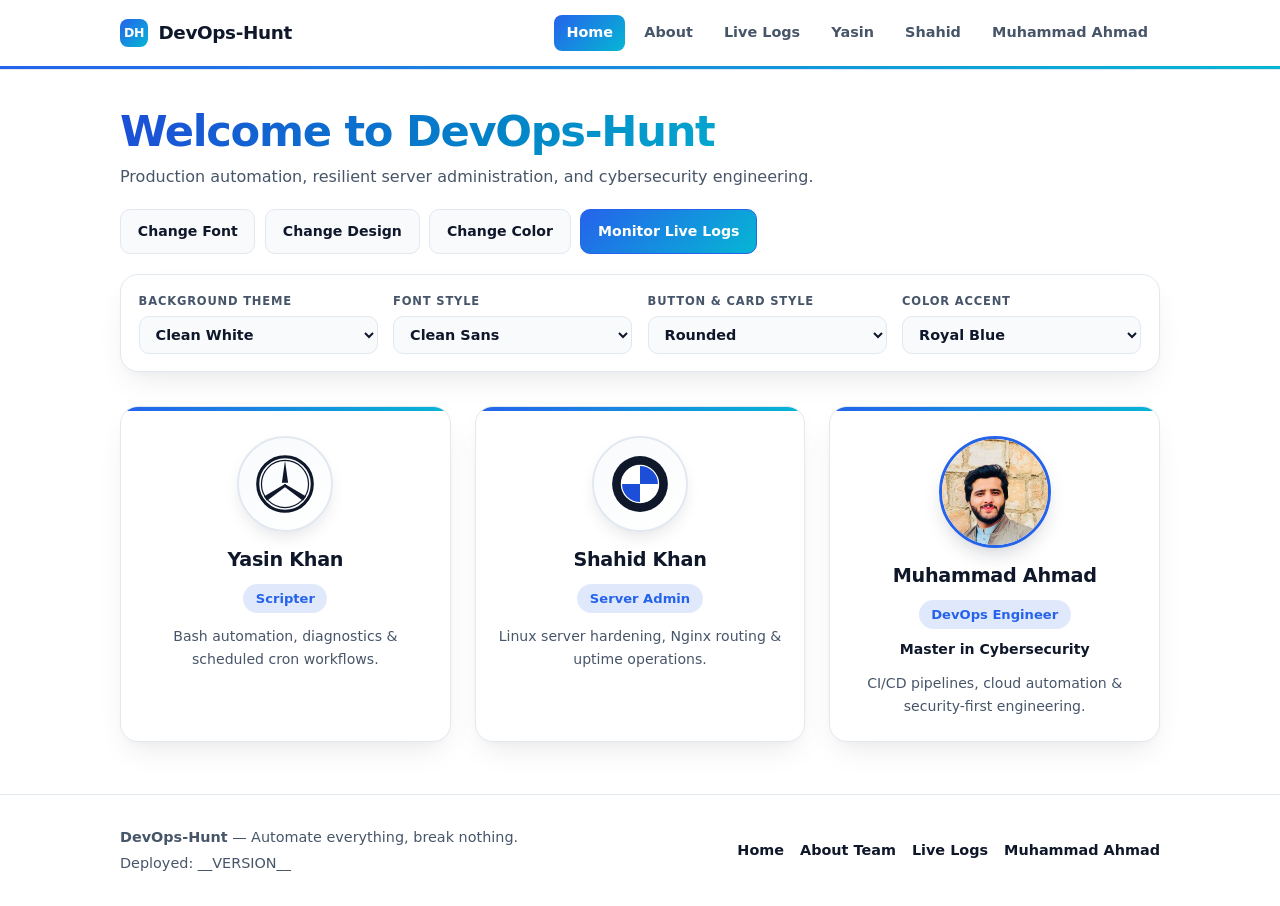
==== commit a5ccfc2f: "Add dedicated cron logs & switchable SVG graph page, About banner, and one-click UI buttons" ====
--- a/site/index.html
+++ b/site/index.html
@@ -6,7 +6,7 @@
   <title>DevOps-Hunt | Engineering &amp; Security Showcase</title>
   <link rel="stylesheet" href="style.css">
 </head>
-<body data-theme="clean-white" data-font="sans" data-btn="rounded" data-accent="slate">
+<body data-theme="clean-white" data-font="sans" data-btn="rounded" data-accent="blue">
   <header class="site-header">
     <div class="container nav-inner">
       <a class="brand" href="index.html">
@@ -16,6 +16,7 @@
       <nav class="nav-links" aria-label="Main Navigation">
         <a class="active" href="index.html">Home</a>
         <a href="about.html">About</a>
+        <a href="logs.html">Live Logs</a>
         <a href="members/yasin.html">Yasin</a>
         <a href="members/shahid.html">Shahid</a>
         <a href="members/ahmad.html">Muhammad Ahmad</a>
@@ -26,10 +27,15 @@
   <main class="container">
     <section class="hero">
       <div>
-        <h1>Welcome to DevOps-Hunt</h1>
+        <h1 class="hero-title">Welcome to DevOps-Hunt</h1>
         <p>Production automation, resilient server administration, and cybersecurity engineering.</p>
       </div>
-      <button type="button" class="btn" id="monitorLogsBtn">Monitor Live Logs</button>
+      <div class="hero-actions">
+        <button type="button" class="btn btn-secondary" id="cycleFontBtn">Change Font</button>
+        <button type="button" class="btn btn-secondary" id="cycleDesignBtn">Change Design</button>
+        <button type="button" class="btn btn-secondary" id="cycleColorBtn">Change Color</button>
+        <a class="btn" href="logs.html">Monitor Live Logs</a>
+      </div>
     </section>
 
     <section class="customizer" aria-label="Website Appearance Controls">
@@ -52,7 +58,7 @@
       </div>
 
       <div class="ctrl-field">
-        <label for="btnStyleSelect">Button Style</label>
+        <label for="btnStyleSelect">Button &amp; Card Style</label>
         <select id="btnStyleSelect" class="ctrl-select">
           <option value="rounded">Rounded</option>
           <option value="pill">Pill</option>
@@ -64,10 +70,10 @@
       <div class="ctrl-field">
         <label for="accentSelect">Color Accent</label>
         <select id="accentSelect" class="ctrl-select">
-          <option value="slate">Charcoal Slate</option>
           <option value="blue">Royal Blue</option>
           <option value="emerald">Emerald</option>
           <option value="rose">Crimson</option>
+          <option value="violet">Violet</option>
         </select>
       </div>
     </section>
@@ -116,20 +122,6 @@
         <p class="member-bio">CI/CD pipelines, cloud automation &amp; security-first engineering.</p>
       </article>
     </section>
-
-    <section class="log-section" id="logSection" hidden aria-label="Live Service and System Logs">
-      <div class="log-header">
-        <div class="log-status">
-          <span class="status-dot" id="statusDot"></span>
-          <span>Live Service &amp; System Log Stream (nginx • systemd • cron)</span>
-        </div>
-        <div class="log-controls">
-          <button type="button" class="btn btn-secondary" id="pauseLogsBtn">Pause</button>
-          <button type="button" class="btn btn-secondary" id="clearLogsBtn">Clear</button>
-        </div>
-      </div>
-      <div class="log-body" id="logBody"></div>
-    </section>
   </main>
 
   <footer class="site-footer">
@@ -141,8 +133,7 @@
       <div class="footer-links">
         <a href="index.html">Home</a>
         <a href="about.html">About Team</a>
-        <a href="members/yasin.html">Yasin</a>
-        <a href="members/shahid.html">Shahid</a>
+        <a href="logs.html">Live Logs</a>
         <a href="members/ahmad.html">Muhammad Ahmad</a>
       </div>
     </div>
--- a/site/style.css
+++ b/site/style.css
@@ -5,11 +5,12 @@
   --text: #0f172a;
   --muted: #475569;
   --border: #e2e8f0;
-  --accent: #0f172a;
-  --accent-2: #334155;
+  --accent: #2563eb;
+  --accent-2: #0ea5e9;
+  --hero-title: linear-gradient(120deg, #0f172a 0%, #2563eb 55%, #0ea5e9 100%);
   --accent-contrast: #ffffff;
-  --accent-soft: rgba(15, 23, 42, 0.08);
-  --header-bg: rgba(255, 255, 255, 0.92);
+  --accent-soft: rgba(37, 99, 235, 0.12);
+  --header-bg: rgba(255, 255, 255, 0.94);
   --font-main: "Segoe UI", system-ui, -apple-system, Roboto, sans-serif;
   --radius: 18px;
   --shadow: 0 14px 32px -10px rgba(15, 23, 42, 0.1), 0 4px 12px -6px rgba(15, 23, 42, 0.05);
@@ -53,35 +54,39 @@
 body[data-font="serif"] { --font-main: Georgia, "Times New Roman", serif; }
 
 /* Color Accents */
-body[data-accent="slate"] {
-  --accent: #0f172a;
-  --accent-2: #334155;
-  --accent-contrast: #ffffff;
-  --accent-soft: rgba(15, 23, 42, 0.09);
-}
-
 body[data-accent="blue"] {
   --accent: #2563eb;
-  --accent-2: #1d4ed8;
+  --accent-2: #06b6d4;
   --accent-contrast: #ffffff;
-  --accent-soft: rgba(37, 99, 235, 0.12);
+  --accent-soft: rgba(37, 99, 235, 0.14);
+  --hero-title: linear-gradient(120deg, #1d4ed8 0%, #0284c7 55%, #06b6d4 100%);
 }
 
 body[data-accent="emerald"] {
   --accent: #059669;
-  --accent-2: #047857;
+  --accent-2: #10b981;
   --accent-contrast: #ffffff;
-  --accent-soft: rgba(5, 150, 105, 0.12);
+  --accent-soft: rgba(5, 150, 105, 0.14);
+  --hero-title: linear-gradient(120deg, #047857 0%, #059669 55%, #34d399 100%);
 }
 
 body[data-accent="rose"] {
   --accent: #e11d48;
-  --accent-2: #be123c;
+  --accent-2: #f97316;
   --accent-contrast: #ffffff;
-  --accent-soft: rgba(225, 29, 72, 0.12);
-}
-
-/* Button Styles */
+  --accent-soft: rgba(225, 29, 72, 0.14);
+  --hero-title: linear-gradient(120deg, #be123c 0%, #e11d48 55%, #fb923c 100%);
+}
+
+body[data-accent="violet"] {
+  --accent: #7c3aed;
+  --accent-2: #ec4899;
+  --accent-contrast: #ffffff;
+  --accent-soft: rgba(124, 58, 237, 0.14);
+  --hero-title: linear-gradient(120deg, #6d28d9 0%, #9333ea 55%, #ec4899 100%);
+}
+
+/* Button / Card Design Styles */
 body[data-btn="rounded"] .btn,
 body[data-btn="rounded"] .ctrl-select { border-radius: 10px; }
 body[data-btn="pill"] .btn,
@@ -174,7 +179,7 @@
   display: flex;
   flex-wrap: wrap;
   align-items: center;
-  gap: 0.5rem;
+  gap: 0.45rem;
 }
 
 .nav-links a {
@@ -194,12 +199,47 @@
 
 .nav-links a.active {
   color: var(--accent-contrast);
-  background: var(--accent);
+  background: linear-gradient(135deg, var(--accent), var(--accent-2));
+}
+
+/* Dedicated About Page Header Banner */
+.about-banner {
+  margin-top: 1.8rem;
+  padding: 2rem;
+  border-radius: var(--radius);
+  background: linear-gradient(135deg, var(--accent), var(--accent-2));
+  color: #ffffff;
+  box-shadow: var(--shadow);
+  animation: cardEnter 0.45s ease both;
+}
+
+.about-banner .eyebrow {
+  display: inline-block;
+  font-size: 0.75rem;
+  font-weight: 800;
+  letter-spacing: 0.08em;
+  text-transform: uppercase;
+  background: rgba(255, 255, 255, 0.2);
+  padding: 0.25rem 0.7rem;
+  border-radius: 999px;
+  margin-bottom: 0.65rem;
+}
+
+.about-banner h1 {
+  margin: 0;
+  font-size: clamp(1.85rem, 3.5vw, 2.5rem);
+  line-height: 1.15;
+}
+
+.about-banner p {
+  margin: 0.55rem 0 0;
+  opacity: 0.94;
+  max-width: 68ch;
 }
 
 /* Hero Section */
 .hero {
-  padding: 2.4rem 0 1.35rem;
+  padding: 2.3rem 0 1.25rem;
   display: flex;
   flex-wrap: wrap;
   align-items: center;
@@ -208,18 +248,35 @@
   animation: cardEnter 0.45s ease both;
 }
 
-.hero h1 {
+.hero-title {
   margin: 0;
-  font-size: clamp(1.9rem, 3.6vw, 2.6rem);
-  font-weight: 800;
+  font-size: clamp(1.95rem, 3.8vw, 2.7rem);
+  font-weight: 900;
   letter-spacing: -0.03em;
   line-height: 1.15;
+  background: var(--hero-title);
+  -webkit-background-clip: text;
+  background-clip: text;
+  color: transparent;
+}
+
+body[data-theme="obsidian-pro"] .hero-title {
+  background: linear-gradient(120deg, #ffffff 0%, var(--accent-2) 100%);
+  -webkit-background-clip: text;
+  background-clip: text;
+  color: transparent;
 }
 
 .hero p {
   margin: 0.45rem 0 0;
   color: var(--muted);
   font-size: 1rem;
+}
+
+.hero-actions {
+  display: flex;
+  flex-wrap: wrap;
+  gap: 0.6rem;
 }
 
 /* Style Customizer */
@@ -268,10 +325,10 @@
   display: inline-flex;
   align-items: center;
   justify-content: center;
-  gap: 0.5rem;
-  padding: 0.65rem 1.15rem;
+  gap: 0.45rem;
+  padding: 0.62rem 1.05rem;
   font-family: inherit;
-  font-size: 0.9rem;
+  font-size: 0.88rem;
   font-weight: 700;
   text-decoration: none;
   color: var(--accent-contrast);
@@ -415,9 +472,71 @@
   color: var(--muted);
 }
 
-/* Live Log Console */
+/* Telemetry Graph & Cron Logs Page */
+.kpi-grid {
+  display: grid;
+  grid-template-columns: repeat(auto-fit, minmax(190px, 1fr));
+  gap: 1rem;
+  margin-bottom: 1.5rem;
+}
+
+.kpi-card {
+  background: var(--surface);
+  border: 1px solid var(--border);
+  border-radius: 14px;
+  padding: 1rem 1.15rem;
+  box-shadow: var(--shadow);
+}
+
+.kpi-label {
+  font-size: 0.74rem;
+  text-transform: uppercase;
+  letter-spacing: 0.06em;
+  color: var(--muted);
+  font-weight: 700;
+}
+
+.kpi-val {
+  font-size: 1.45rem;
+  font-weight: 800;
+  margin-top: 0.2rem;
+  color: var(--accent);
+}
+
+.graph-panel {
+  background: var(--surface);
+  border: 1px solid var(--border);
+  border-radius: var(--radius);
+  padding: 1.35rem;
+  margin-bottom: 1.75rem;
+  box-shadow: var(--shadow);
+}
+
+.graph-top {
+  display: flex;
+  flex-wrap: wrap;
+  align-items: center;
+  justify-content: space-between;
+  gap: 0.75rem;
+  margin-bottom: 1rem;
+}
+
+.graph-top h2 {
+  margin: 0;
+  font-size: 1.15rem;
+}
+
+.graph-svg {
+  width: 100%;
+  height: 240px;
+  display: block;
+  background: var(--surface-alt);
+  border: 1px solid var(--border);
+  border-radius: 12px;
+}
+
 .log-section {
-  margin-top: 2.4rem;
+  margin-top: 1.5rem;
   background: #070b14;
   color: #e2e8f0;
   border: 1px solid #1e293b;
@@ -461,7 +580,7 @@
   font-family: "JetBrains Mono", Consolas, monospace;
   font-size: 0.8rem;
   padding: 1rem 1.15rem;
-  max-height: 240px;
+  max-height: 260px;
   overflow-y: auto;
 }
 
@@ -474,7 +593,7 @@
 
 /* Panels */
 .panel {
-  margin: 2.2rem 0;
+  margin: 2rem 0;
   background: var(--surface);
   border: 1px solid var(--border);
   border-radius: var(--radius);
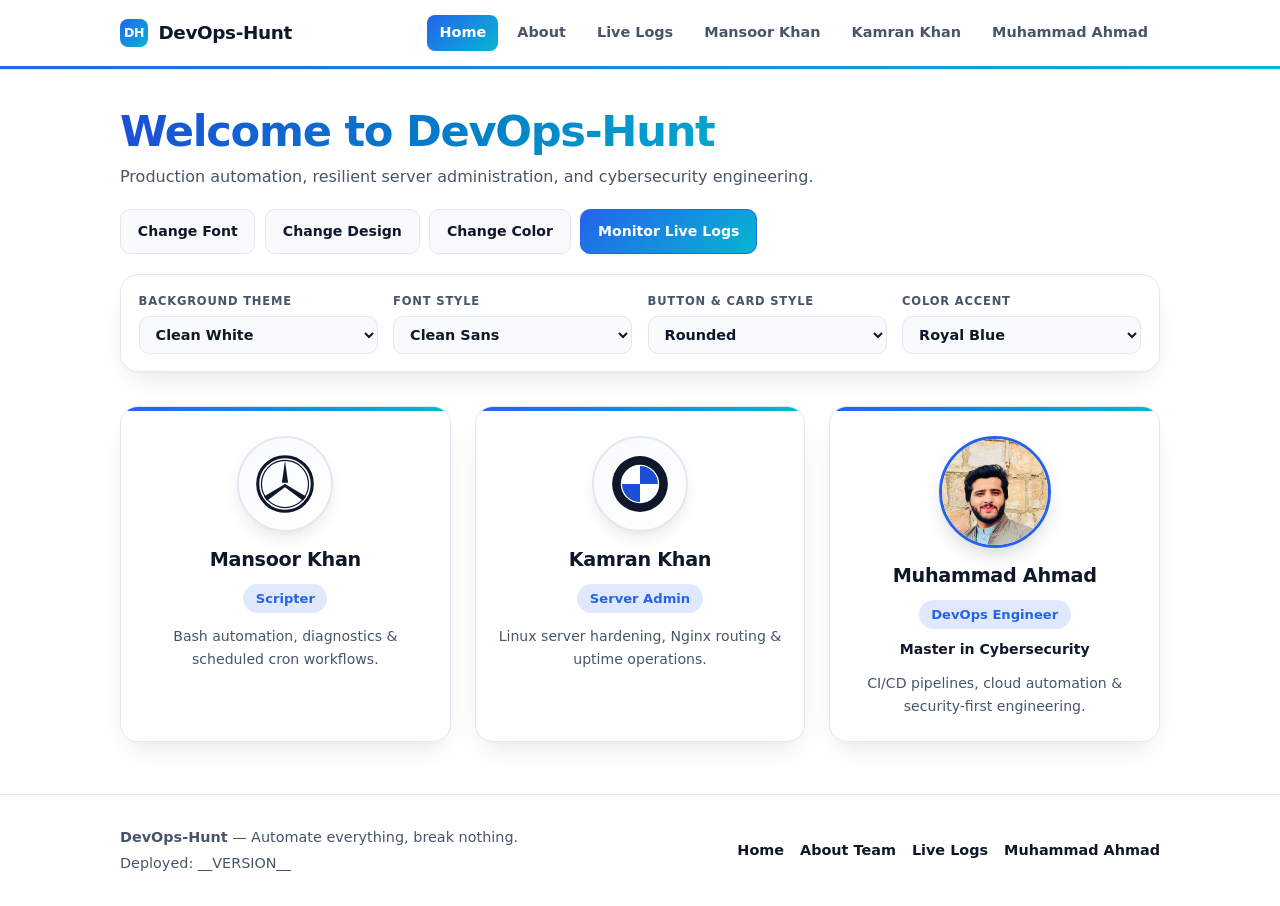
==== commit abc5ab9a: "Update member cards, titles, and nav links across all site pages" ====
--- a/site/index.html
+++ b/site/index.html
@@ -17,8 +17,8 @@
         <a class="active" href="index.html">Home</a>
         <a href="about.html">About</a>
         <a href="logs.html">Live Logs</a>
-        <a href="members/yasin.html">Yasin</a>
-        <a href="members/shahid.html">Shahid</a>
+        <a href="members/mansoor.html">Mansoor Khan</a>
+        <a href="members/kamran.html">Kamran Khan</a>
         <a href="members/ahmad.html">Muhammad Ahmad</a>
       </nav>
     </div>
@@ -79,7 +79,7 @@
     </section>
 
     <section class="cards" aria-label="Team Members">
-      <!-- Yasin Card -->
+      <!-- Mansoor Khan Card -->
       <article class="card">
         <div class="logo-badge">
           <svg class="car-logo" viewBox="0 0 100 100" aria-label="Mercedes Emblem">
@@ -90,12 +90,12 @@
             <polygon points="50,50 84,70 79,77 47,53" fill="#0f172a"/>
           </svg>
         </div>
-        <a class="member-name" href="members/yasin.html">Yasin Khan</a>
+        <a class="member-name" href="members/mansoor.html">Mansoor Khan</a>
         <span class="member-role">Scripter</span>
         <p class="member-bio">Bash automation, diagnostics &amp; scheduled cron workflows.</p>
       </article>
 
-      <!-- Shahid Card -->
+      <!-- Kamran Khan Card -->
       <article class="card">
         <div class="logo-badge">
           <svg class="car-logo" viewBox="0 0 100 100" aria-label="BMW Emblem">
@@ -106,7 +106,7 @@
             <circle cx="50" cy="50" r="30" fill="none" stroke="#ffffff" stroke-width="2"/>
           </svg>
         </div>
-        <a class="member-name" href="members/shahid.html">Shahid Khan</a>
+        <a class="member-name" href="members/kamran.html">Kamran Khan</a>
         <span class="member-role">Server Admin</span>
         <p class="member-bio">Linux server hardening, Nginx routing &amp; uptime operations.</p>
       </article>
--- a/site/style.css
+++ b/site/style.css
@@ -637,3 +637,16 @@
   color: var(--accent);
   text-decoration: underline;
 }
+
+/* Metric Data Blocks */
+.kpi-block {
+  margin-top: 0.65rem;
+  padding: 0.55rem 0.7rem;
+  border-radius: 10px;
+  background: var(--surface-alt);
+  border: 1px solid var(--border);
+  font-family: "JetBrains Mono", Consolas, monospace;
+  font-size: 0.76rem;
+  color: var(--muted);
+  word-break: break-word;
+}
